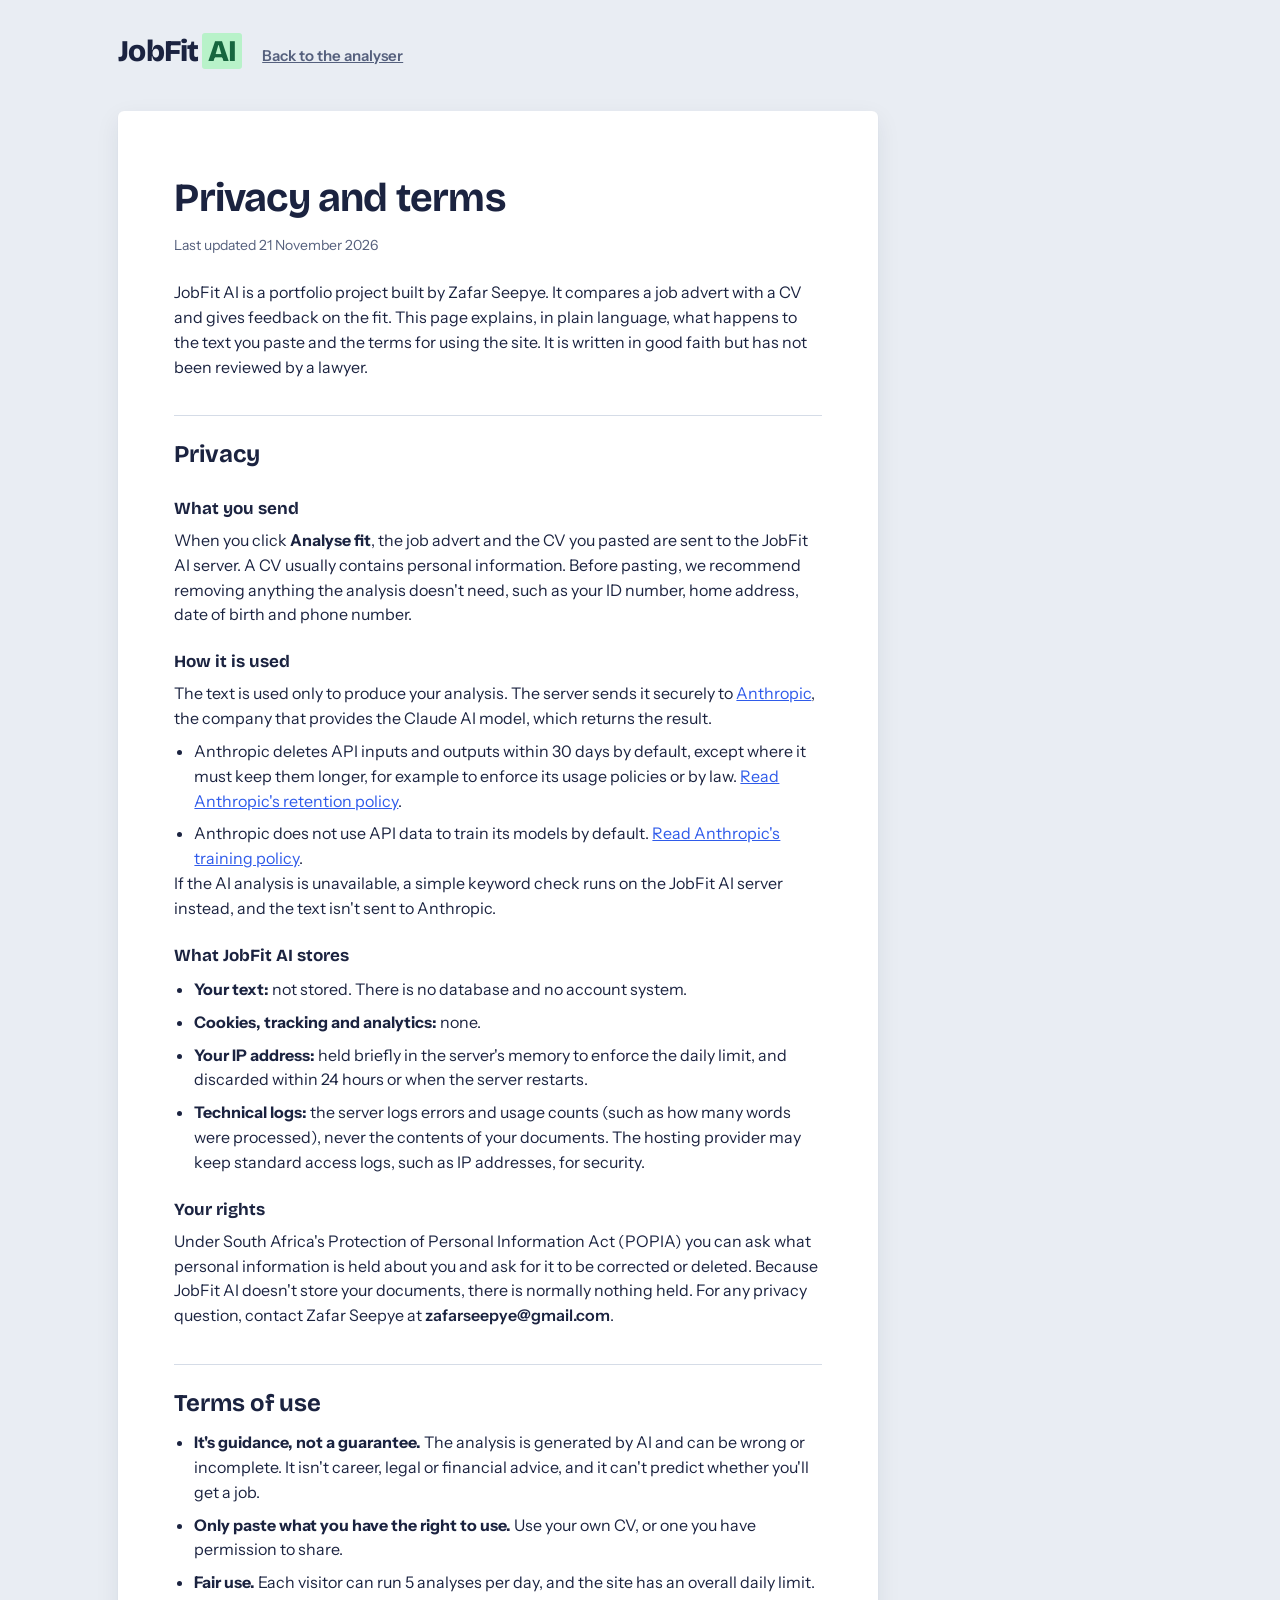
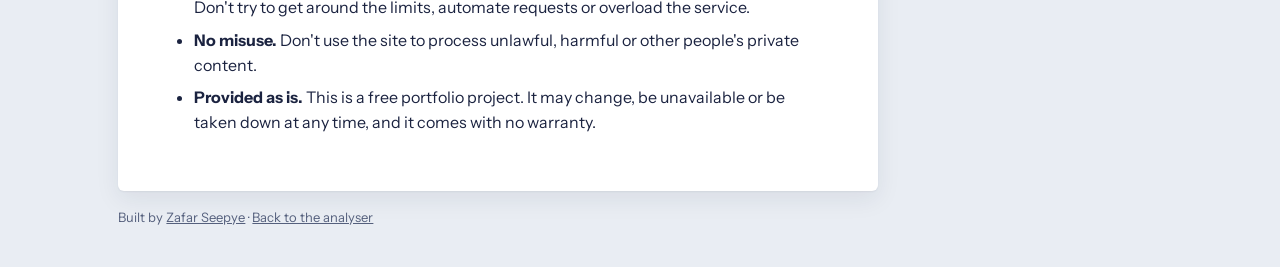
==== src/JobFitAI.Web/wwwroot/privacy.html @ 0ca47fbd "Step 6: rate limits, request size limit, security headers, privacy and terms" ====
<!doctype html>
<html lang="en">
<head>
  <meta charset="utf-8">
  <meta name="viewport" content="width=device-width, initial-scale=1">
  <title>Privacy and terms · JobFit AI</title>
  <meta name="description" content="How JobFit AI handles the text you paste, and the terms for using it.">
  <link rel="stylesheet" href="css/app.css">
</head>
<body>
  <header class="masthead">
    <div class="wrap masthead-row">
      <a class="wordmark" href="/" aria-label="JobFit AI home">JobFit<span>AI</span></a>
      <a class="back-link" href="/">Back to the analyser</a>
    </div>
  </header>

  <main class="wrap">
    <article class="doc">
      <h1>Privacy and terms</h1>
      <p class="doc-meta">Last updated 21 November 2026</p>

      <p>JobFit AI is a portfolio project built by Zafar Seepye. It compares a job advert with a CV and gives
        feedback on the fit. This page explains, in plain language, what happens to the text you paste and the
        terms for using the site. It is written in good faith but has not been reviewed by a lawyer.</p>

      <h2>Privacy</h2>

      <h3>What you send</h3>
      <p>When you click <b>Analyse fit</b>, the job advert and the CV you pasted are sent to the JobFit AI server.
        A CV usually contains personal information. Before pasting, we recommend removing anything the analysis
        doesn't need, such as your ID number, home address, date of birth and phone number.</p>

      <h3>How it is used</h3>
      <p>The text is used only to produce your analysis. The server sends it securely to
        <a href="https://www.anthropic.com" target="_blank" rel="noopener">Anthropic</a>, the company that
        provides the Claude AI model, which returns the result.</p>
      <ul>
        <li>Anthropic deletes API inputs and outputs within 30 days by default, except where it must keep them
          longer, for example to enforce its usage policies or by law.
          <a href="https://privacy.claude.com/en/articles/7996866-how-long-do-you-store-my-organization-s-data" target="_blank" rel="noopener">Read Anthropic's retention policy</a>.</li>
        <li>Anthropic does not use API data to train its models by default.
          <a href="https://privacy.claude.com/en/articles/7996868-is-my-data-used-for-model-training" target="_blank" rel="noopener">Read Anthropic's training policy</a>.</li>
      </ul>
      <p>If the AI analysis is unavailable, a simple keyword check runs on the JobFit AI server instead, and the
        text isn't sent to Anthropic.</p>

      <h3>What JobFit AI stores</h3>
      <ul>
        <li><b>Your text:</b> not stored. There is no database and no account system.</li>
        <li><b>Cookies, tracking and analytics:</b> none.</li>
        <li><b>Your IP address:</b> held briefly in the server's memory to enforce the daily limit, and discarded
          within 24 hours or when the server restarts.</li>
        <li><b>Technical logs:</b> the server logs errors and usage counts (such as how many words were processed),
          never the contents of your documents. The hosting provider may keep standard access logs, such as IP
          addresses, for security.</li>
      </ul>

      <h3>Your rights</h3>
      <p>Under South Africa's Protection of Personal Information Act (POPIA) you can ask what personal information
        is held about you and ask for it to be corrected or deleted. Because JobFit AI doesn't store your documents,
        there is normally nothing held. For any privacy question, contact Zafar Seepye at
        <span class="selectable">zafarseepye@gmail.com</span>.</p>

      <h2>Terms of use</h2>
      <ul>
        <li><b>It's guidance, not a guarantee.</b> The analysis is generated by AI and can be wrong or incomplete.
          It isn't career, legal or financial advice, and it can't predict whether you'll get a job.</li>
        <li><b>Only paste what you have the right to use.</b> Use your own CV, or one you have permission to share.</li>
        <li><b>Fair use.</b> Each visitor can run 5 analyses per day, and the site has an overall daily limit.
          Don't try to get around the limits, automate requests or overload the service.</li>
        <li><b>No misuse.</b> Don't use the site to process unlawful, harmful or other people's private content.</li>
        <li><b>Provided as is.</b> This is a free portfolio project. It may change, be unavailable or be taken
          down at any time, and it comes with no warranty.</li>
      </ul>
    </article>
  </main>

  <footer class="wrap foot">
    <p>Built by <a href="https://zafarseepye.github.io" target="_blank" rel="noopener">Zafar Seepye</a> · <a href="/">Back to the analyser</a></p>
  </footer>
</body>
</html>
---- src/JobFitAI.Web/wwwroot/css/app.css ----
/* =========================================================
   JobFit AI — "recruiter's desk"
   Two documents on a desk; results come back marked up with
   highlighters and a verdict stamp.
   ========================================================= */

@font-face { font-family: "Bricolage Grotesque"; src: url("../lib/fonts/bricolage-grotesque.woff2") format("woff2"); font-weight: 200 800; font-display: swap; }
@font-face { font-family: "Instrument Sans"; src: url("../lib/fonts/instrument-sans.woff2") format("woff2"); font-weight: 400 700; font-display: swap; }
@font-face { font-family: "IBM Plex Mono"; src: url("../lib/fonts/ibm-plex-mono-400.woff2") format("woff2"); font-weight: 400; font-display: swap; }
@font-face { font-family: "IBM Plex Mono"; src: url("../lib/fonts/ibm-plex-mono-500.woff2") format("woff2"); font-weight: 500; font-display: swap; }

:root {
  /* colour */
  --desk: #E9EDF3;
  --paper: #FFFFFF;
  --ink: #1B2340;
  --ink-soft: #55607D;
  --rule: #D5DCE7;
  --match: #B8F2C9;       /* green highlighter */
  --match-ink: #17663F;
  --gap: #FFD0DC;         /* pink highlighter */
  --gap-ink: #A4213F;
  --stamp-apply: #2F5BEA;
  --stamp-stretch: #C27A06;
  --stamp-skip: #C8323B;
  --focus: #2F5BEA;
  --shadow: 0 1px 2px rgba(27, 35, 64, .06), 0 8px 24px rgba(27, 35, 64, .08);

  /* type */
  --display: "Bricolage Grotesque", "Segoe UI", system-ui, sans-serif;
  --body: "Instrument Sans", "Segoe UI", system-ui, sans-serif;
  --doc: "IBM Plex Mono", ui-monospace, Consolas, monospace;

  --radius: 6px;
  color-scheme: light;
}

@media (prefers-color-scheme: dark) {
  :root {
    --desk: #11151E;
    --paper: #1A2030;
    --ink: #E7EBF3;
    --ink-soft: #9AA5BE;
    --rule: #2C3447;
    --match: rgba(78, 214, 128, .28);
    --match-ink: #7FE3A6;
    --gap: rgba(255, 105, 145, .26);
    --gap-ink: #FF9DB6;
    --stamp-apply: #6F93FF;
    --stamp-stretch: #F0AE3C;
    --stamp-skip: #FF6B74;
    --focus: #6F93FF;
    --shadow: 0 1px 2px rgba(0, 0, 0, .3), 0 10px 28px rgba(0, 0, 0, .35);
    color-scheme: dark;
  }
}

*, *::before, *::after { box-sizing: border-box; }
[hidden] { display: none !important; }
html { -webkit-text-size-adjust: 100%; }
body {
  margin: 0;
  background: var(--desk);
  color: var(--ink);
  font: 16px/1.55 var(--body);
  -webkit-font-smoothing: antialiased;
}
h1, h2, h3 { font-family: var(--display); margin: 0; text-wrap: balance; }
p { margin: 0; }
a { color: inherit; }
:focus-visible { outline: 3px solid var(--focus); outline-offset: 2px; }
svg { width: 18px; height: 18px; fill: none; stroke: currentColor; stroke-width: 2; stroke-linecap: round; stroke-linejoin: round; flex: none; }

.wrap { max-width: 1120px; margin: 0 auto; padding-inline: max(16px, 3vw); }

/* ---------- masthead ---------- */
.masthead { padding-block: 28px 8px; }
.masthead-row { display: flex; align-items: baseline; gap: 20px; flex-wrap: wrap; }
.wordmark {
  font-family: var(--display); font-weight: 800; font-size: 30px; letter-spacing: -.03em; text-decoration: none;
}
.wordmark span {
  margin-left: 4px; padding: 0 6px; border-radius: 3px;
  background: var(--match); color: var(--match-ink);
}
.tagline { color: var(--ink-soft); font-size: 16px; }

/* ---------- desk + sheets ---------- */
.desk {
  display: grid; grid-template-columns: 1fr 1fr; gap: 28px;
  padding-block: 28px 8px;
}
.sheet {
  position: relative; display: flex; flex-direction: column;
  background: var(--paper); border-radius: var(--radius); box-shadow: var(--shadow);
  padding: 44px 0 0;
  min-width: 0;
}
.sheet-job { transform: rotate(-0.3deg); }
.sheet-cv  { transform: rotate(0.25deg); }
.sheet:focus-within { transform: rotate(0deg); transition: transform .25s ease; }
.sheet-tab {
  position: absolute; top: -12px; left: 20px;
  display: inline-flex; align-items: center; gap: 8px;
  padding: 6px 14px; border-radius: 4px;
  background: var(--ink); color: var(--paper);
  font-family: var(--display); font-weight: 600; font-size: 14px;
}
.sheet-tab svg { width: 16px; height: 16px; }
.sheet-tab label { cursor: text; }
textarea {
  display: block; width: 100%; min-height: 360px; resize: vertical;
  border: 0; background: transparent; color: var(--ink);
  padding: 4px 24px 16px;
  font: 14px/28px var(--doc);
  /* ruled paper */
  background-image: linear-gradient(to bottom, transparent 27px, var(--rule) 27px, var(--rule) 28px);
  background-size: 100% 28px; background-attachment: local;
}
textarea::placeholder { color: var(--ink-soft); opacity: .8; }
textarea:focus { outline: none; }
.sheet:focus-within { box-shadow: var(--shadow), 0 0 0 3px var(--focus); }
.sheet-foot { display: flex; justify-content: flex-end; padding: 8px 20px 12px; border-top: 1px solid var(--rule); }
.count { font: 12px var(--doc); color: var(--ink-soft); font-variant-numeric: tabular-nums; }
.count.near { color: var(--stamp-stretch); }

/* ---------- buttons ---------- */
.actions { display: flex; align-items: center; gap: 12px; flex-wrap: wrap; padding-block: 24px; }
.btn {
  display: inline-flex; align-items: center; gap: 8px;
  font: 600 15px var(--body); color: var(--ink);
  background: var(--paper); border: 1.5px solid var(--rule); border-radius: 8px;
  padding: 11px 18px; cursor: pointer;
  transition: border-color .15s ease, background-color .15s ease;
}
.btn:hover { border-color: var(--ink-soft); }
.btn:disabled { opacity: .55; cursor: not-allowed; }
.btn-primary {
  background: var(--stamp-apply); border-color: var(--stamp-apply); color: #fff;
  font-size: 16px; padding: 14px 26px;
  box-shadow: 0 2px 0 rgba(0,0,0,.18);
}
.btn-primary:hover { border-color: var(--stamp-apply); filter: brightness(1.06); }
.btn-primary.is-loading .btn-label::after { content: "…"; }
.btn-quiet { background: transparent; border-color: transparent; color: var(--ink-soft); }
.btn-quiet:hover { color: var(--ink); border-color: var(--rule); }
.btn-small { padding: 6px 12px; font-size: 13px; }
.btn-small svg { width: 15px; height: 15px; }
.form-error { color: var(--gap-ink); font-weight: 600; font-size: 14px; }

/* ---------- results report ---------- */
.results { padding-block: 8px 40px; }
.report {
  background: var(--paper); border-radius: var(--radius); box-shadow: var(--shadow);
  padding: clamp(20px, 4vw, 40px);
  display: grid; gap: 32px;
}
.report-head {
  display: grid; grid-template-columns: auto 1fr auto; gap: 28px; align-items: center;
  padding-bottom: 28px; border-bottom: 1px solid var(--rule);
}
.score { font-family: var(--display); font-weight: 800; font-size: 64px; line-height: 1; letter-spacing: -.04em; font-variant-numeric: tabular-nums; }
.score small { font-size: 22px; font-weight: 600; color: var(--ink-soft); letter-spacing: 0; margin-left: 2px; }
.score-label { font-size: 13px; color: var(--ink-soft); margin-top: 6px; }
.headline-block h2 { font-size: clamp(20px, 2.4vw, 26px); font-weight: 700; line-height: 1.25; }
.preview-note { margin-top: 8px; font-size: 13px; color: var(--ink-soft); }

/* the rubber stamp */
.stamp {
  --stamp: var(--stamp-apply);
  display: grid; place-items: center;
  min-width: 170px; padding: 12px 20px;
  border: 4px solid var(--stamp); border-radius: 10px;
  color: var(--stamp);
  font-family: var(--display); font-weight: 800; font-size: 30px; letter-spacing: .06em;
  transform: rotate(-8deg);
  /* worn ink texture */
  -webkit-mask-image: radial-gradient(circle at 30% 40%, #000 60%, rgba(0,0,0,.82) 61%, #000 70%);
          mask-image: radial-gradient(circle at 30% 40%, #000 60%, rgba(0,0,0,.82) 61%, #000 70%);
  user-select: none;
}
.stamp[data-verdict="stretch"] { --stamp: var(--stamp-stretch); }
.stamp[data-verdict="skip"]    { --stamp: var(--stamp-skip); }

.columns { display: grid; grid-template-columns: 1fr 1fr; gap: 32px; }
.col { min-width: 0; }
.col h3, .tips h3 { display: flex; align-items: center; gap: 8px; font-size: 18px; margin-bottom: 14px; }
.marks { list-style: none; margin: 0; padding: 0; display: grid; gap: 16px; }
.marks li { display: grid; gap: 4px; }
.req { font-weight: 600; justify-self: start; }
/* the highlighter stroke, drawn with a background that grows from 0 to 100% width */
.hl {
  background-repeat: no-repeat;
  background-size: 0% 62%;
  background-position: 0 70%;
  padding: 0 3px; margin: 0 -3px;
  box-decoration-break: clone; -webkit-box-decoration-break: clone;
}
#matches .hl { background-image: linear-gradient(var(--match), var(--match)); }
#gaps .hl    { background-image: linear-gradient(var(--gap), var(--gap)); }
.hl.drawn { background-size: 100% 62%; }
.evidence { font-size: 14px; color: var(--ink-soft); }
#matches .evidence::before { content: "From the CV: "; font-weight: 600; color: var(--match-ink); }
#gaps .evidence::before    { content: "How to close it: "; font-weight: 600; color: var(--gap-ink); }

.summary { border-left: 4px solid var(--ink); padding-left: 20px; }
.summary-head { display: flex; align-items: center; justify-content: space-between; gap: 12px; margin-bottom: 10px; }
.summary h3 { font-size: 18px; }
#summary { font-size: 16px; max-width: 72ch; }

.tips ol { margin: 0; padding-left: 22px; display: grid; gap: 8px; max-width: 72ch; }

/* ---------- footer ---------- */
.foot { padding-block: 8px 40px; font-size: 13px; color: var(--ink-soft); }

/* ---------- privacy and terms page ---------- */
.back-link { font-weight: 600; font-size: 15px; color: var(--ink-soft); }
.back-link:hover { color: var(--ink); }
.doc {
  background: var(--paper); border-radius: var(--radius); box-shadow: var(--shadow);
  padding: clamp(20px, 5vw, 56px); margin-block: 28px 8px;
  max-width: 760px;
}
.doc h1 { font-size: clamp(28px, 4vw, 40px); letter-spacing: -.02em; }
.doc-meta { color: var(--ink-soft); font-size: 14px; margin: 6px 0 24px; }
.doc h2 { font-size: 24px; margin: 36px 0 8px; padding-top: 20px; border-top: 1px solid var(--rule); }
.doc h3 { font-size: 17px; margin: 22px 0 6px; }
.doc p, .doc li { max-width: 68ch; }
.doc p + p { margin-top: 10px; }
.doc ul { margin: 8px 0 0; padding-left: 20px; display: grid; gap: 8px; }
.doc a { color: var(--stamp-apply); }
.selectable { user-select: all; font-weight: 600; }

/* ---------- responsive ---------- */
@media (max-width: 820px) {
  .desk, .columns { grid-template-columns: 1fr; }
  .desk { gap: 36px; }
  textarea { min-height: 240px; }
  .report-head { grid-template-columns: 1fr auto; }
  .headline-block { grid-column: 1 / -1; order: 3; }
  .stamp { min-width: 0; font-size: 22px; padding: 10px 14px; }
}
@media (max-width: 420px) {
  .score { font-size: 52px; }
  .btn-primary { width: 100%; justify-content: center; }
}

@media (prefers-reduced-motion: reduce) {
  *, *::before, *::after { transition: none !important; animation: none !important; }
  .sheet-job, .sheet-cv { transform: none; }
}
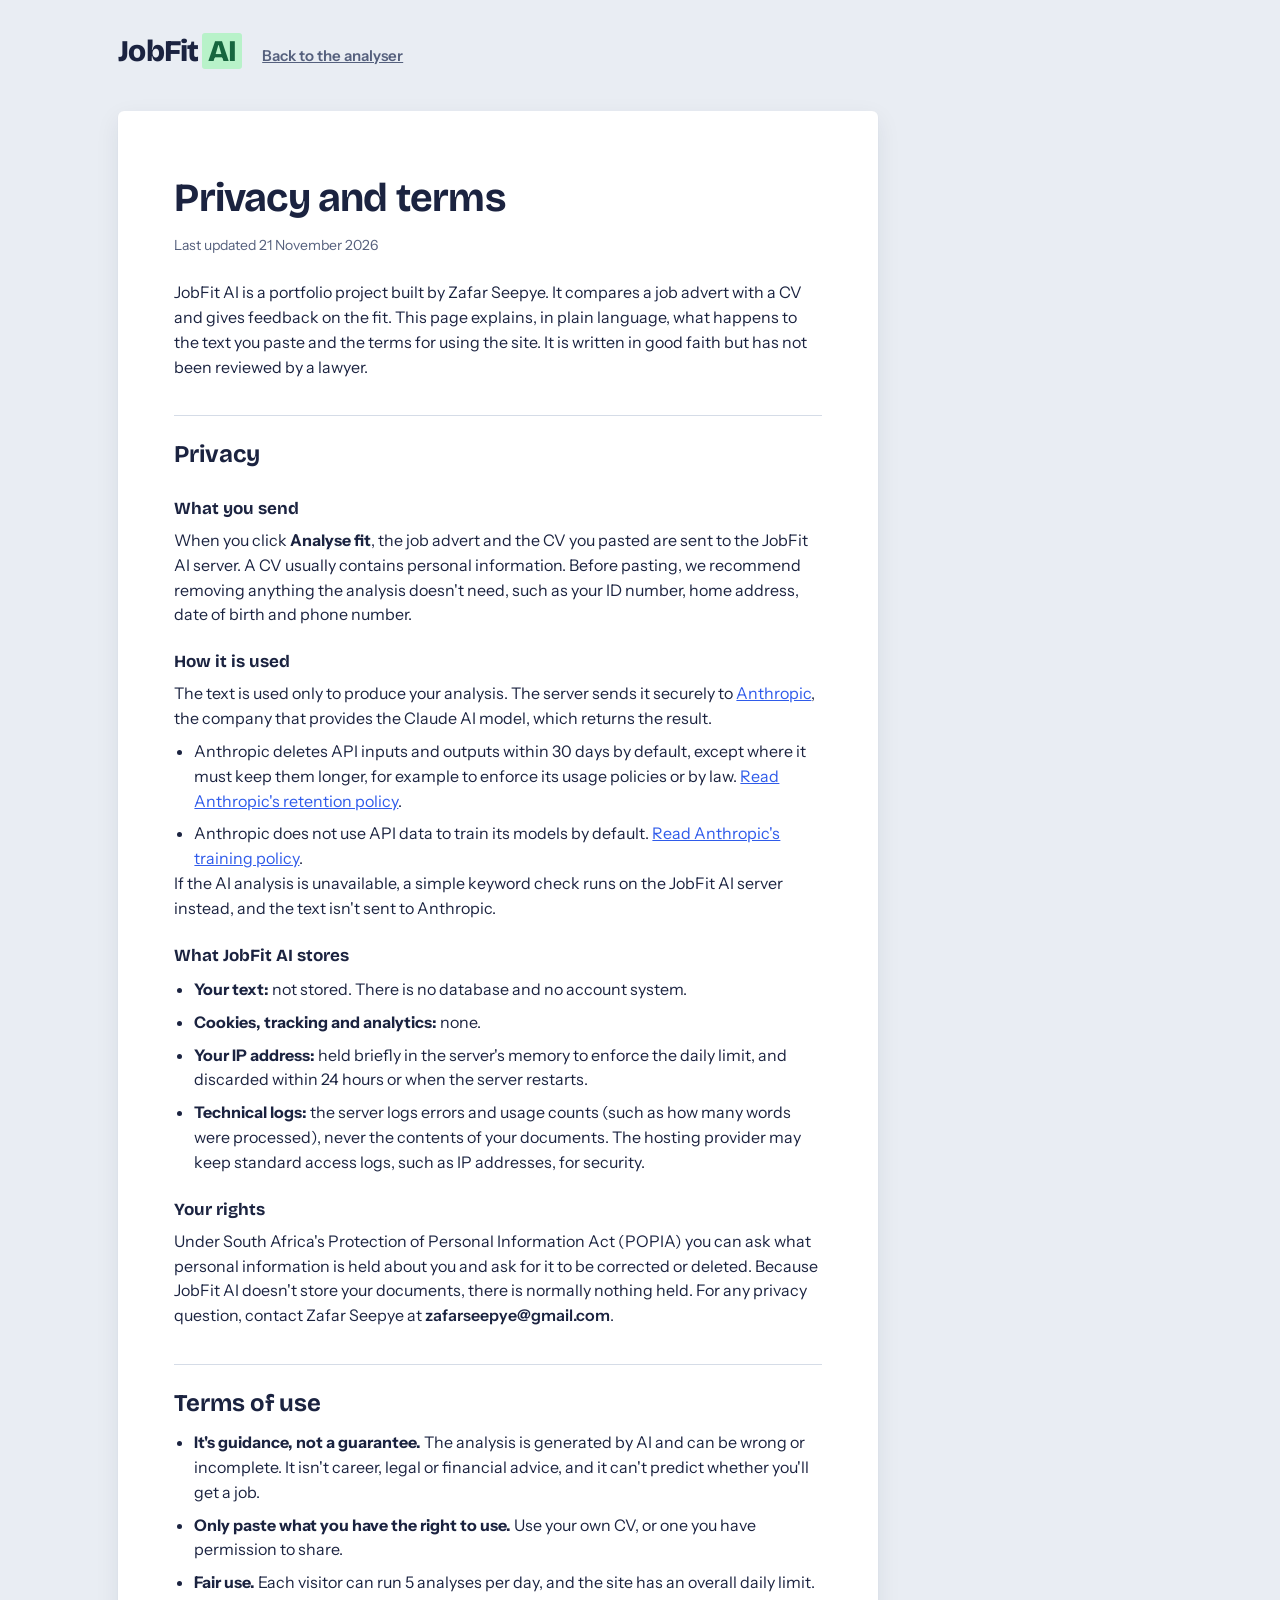
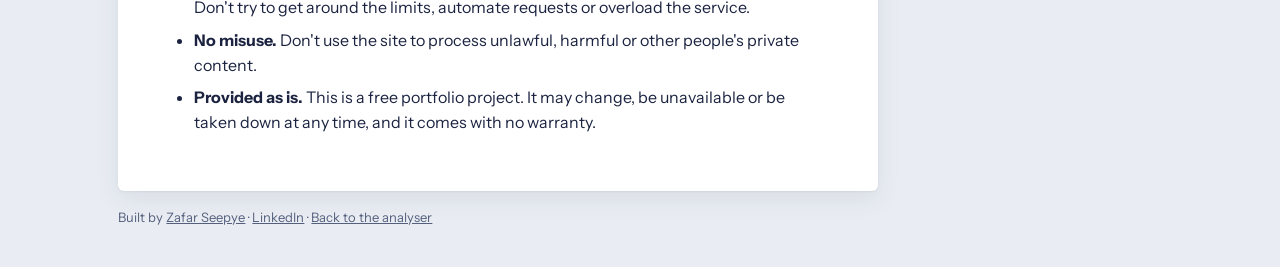
==== commit 5bb3a0b8: "Step 7: MSTest tests, and fix Step 6 protections not wired up" ====
--- a/src/JobFitAI.Web/wwwroot/privacy.html
+++ b/src/JobFitAI.Web/wwwroot/privacy.html
@@ -77,7 +77,7 @@
   </main>
 
   <footer class="wrap foot">
-    <p>Built by <a href="https://zafarseepye.github.io" target="_blank" rel="noopener">Zafar Seepye</a> · <a href="/">Back to the analyser</a></p>
+    <p>Built by <a href="https://zafarseepye.github.io" target="_blank" rel="noopener">Zafar Seepye</a> · <a href="https://www.linkedin.com/in/zafarseepye" target="_blank" rel="noopener">LinkedIn</a> · <a href="/">Back to the analyser</a></p>
   </footer>
 </body>
 </html>
